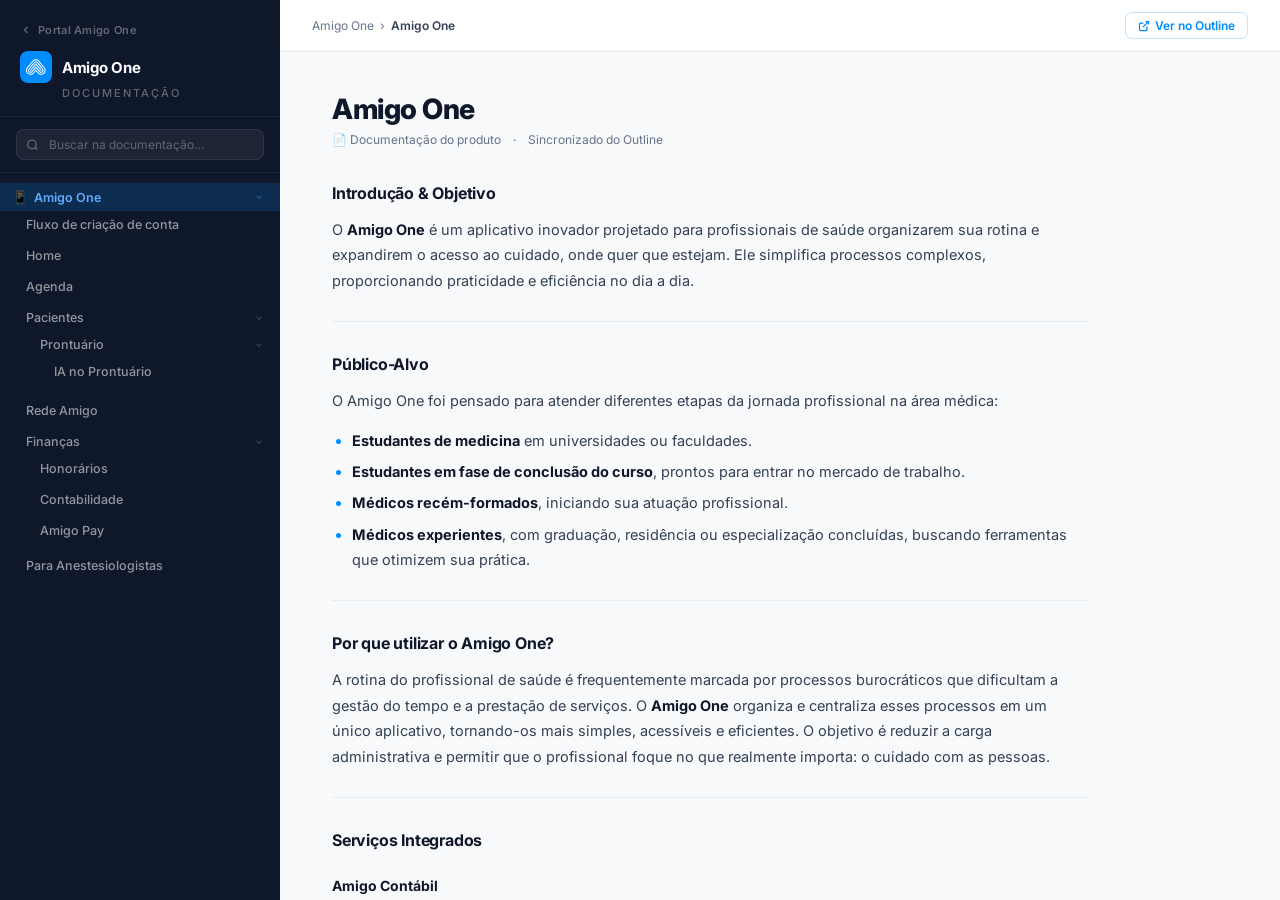
==== amigo-portal-docs.html @ 01c4a097 "Add files via upload" ====
<!DOCTYPE html>
<html lang="pt-BR">
<head>
<meta charset="UTF-8">
<meta name="viewport" content="width=device-width, initial-scale=1.0">
<title>Amigo One – Documentação</title>
<link href="https://fonts.googleapis.com/css2?family=Inter:wght@400;500;600;700;800&display=swap" rel="stylesheet">
<style>
:root {
  --brand: #008CFF; --brand-dark: #0070CC;
  --bg: #F8F9FA; --surface: #FFFFFF;
  --sidebar-bg: #0F172A; --sidebar-2: #1E293B; --sidebar-3: #334155;
  --border: #E9ECEF; --text: #0F172A; --text-2: #334155; --text-3: #64748B;
  --success: #22C55E; --radius: 12px; --radius-sm: 8px;
}
* { box-sizing: border-box; margin: 0; padding: 0; }
html, body { height: 100%; overflow: hidden; }
body { font-family: 'Inter', -apple-system, sans-serif; -webkit-font-smoothing: antialiased; background: var(--bg); color: var(--text); display: flex; }

/* ── SIDEBAR ── */
.sidebar { width: 280px; flex-shrink: 0; background: var(--sidebar-bg); display: flex; flex-direction: column; height: 100vh; z-index: 10; }
.sidebar-header { padding: 20px 20px 16px; border-bottom: 1px solid rgba(255,255,255,.06); }
.back-link { display: inline-flex; align-items: center; gap: 6px; font-size: 11px; font-weight: 600; color: rgba(255,255,255,.35); text-decoration: none; letter-spacing: .3px; margin-bottom: 14px; transition: color .15s; }
.back-link:hover { color: rgba(255,255,255,.7); }
.sidebar-logo { display: flex; align-items: center; gap: 10px; margin-bottom: 3px; }
.logo-icon { width: 32px; height: 32px; background: var(--brand); border-radius: 8px; display: flex; align-items: center; justify-content: center; flex-shrink: 0; }
.logo-name { font-size: 15px; font-weight: 700; color: #fff; letter-spacing: -.3px; }
.sidebar-subtitle { font-size: 11px; color: rgba(255,255,255,.35); font-weight: 500; letter-spacing: 2px; text-transform: uppercase; padding-left: 42px; }
.sidebar-search { padding: 12px 16px; border-bottom: 1px solid rgba(255,255,255,.06); }
.search-wrap { position: relative; }
.search-wrap svg { position: absolute; left: 10px; top: 50%; transform: translateY(-50%); color: rgba(255,255,255,.3); }
.search-input { width: 100%; background: rgba(255,255,255,.06); border: 1px solid rgba(255,255,255,.08); border-radius: 8px; padding: 7px 10px 7px 32px; font-size: 12px; color: #fff; outline: none; font-family: inherit; transition: border-color .2s; }
.search-input::placeholder { color: rgba(255,255,255,.3); }
.search-input:focus { border-color: rgba(0,140,255,.5); }
.sidebar-tree { flex: 1; overflow-y: auto; padding: 10px 0 20px; }
.sidebar-tree::-webkit-scrollbar { width: 4px; }
.sidebar-tree::-webkit-scrollbar-thumb { background: rgba(255,255,255,.1); border-radius: 4px; }
.tree-group { margin-bottom: 4px; }
.tree-item { display: flex; align-items: center; gap: 6px; padding: 6px 16px 6px 12px; font-size: 12.5px; font-weight: 500; color: rgba(255,255,255,.55); cursor: pointer; transition: background .12s, color .12s; border-radius: 0; user-select: none; }
.tree-item:hover { background: rgba(255,255,255,.05); color: rgba(255,255,255,.85); }
.tree-item.active { background: rgba(0,140,255,.18); color: #60AAFF; font-weight: 600; }
.tree-item .ti-chevron { margin-left: auto; transition: transform .2s; flex-shrink: 0; opacity: .4; }
.tree-item.open .ti-chevron { transform: rotate(90deg); }
.tree-item .ti-indent { flex-shrink: 0; }
.tree-children { overflow: hidden; max-height: 0; transition: max-height .3s ease; }
.tree-children.open { max-height: 1000px; }

/* ── MAIN ── */
.main { flex: 1; display: flex; flex-direction: column; height: 100vh; overflow: hidden; }
.topbar { height: 52px; background: var(--surface); border-bottom: 1px solid var(--border); display: flex; align-items: center; padding: 0 32px; gap: 12px; flex-shrink: 0; }
.breadcrumb { display: flex; align-items: center; gap: 6px; font-size: 12px; color: var(--text-3); }
.breadcrumb span { color: var(--text-3); }
.breadcrumb .bc-current { color: var(--text-2); font-weight: 600; }
.topbar-actions { margin-left: auto; display: flex; gap: 8px; }
.outline-link { display: inline-flex; align-items: center; gap: 5px; font-size: 12px; font-weight: 600; color: var(--brand); text-decoration: none; padding: 5px 12px; border: 1px solid rgba(0,140,255,.25); border-radius: 7px; transition: background .15s; }
.outline-link:hover { background: rgba(0,140,255,.07); }

.content-area { flex: 1; overflow-y: auto; padding: 40px 52px 60px; max-width: 860px; }
.content-area::-webkit-scrollbar { width: 6px; }
.content-area::-webkit-scrollbar-thumb { background: var(--border); border-radius: 4px; }

/* ── DOC CONTENT ── */
.doc-title { font-size: 28px; font-weight: 800; color: var(--text); letter-spacing: -.5px; margin-bottom: 6px; }
.doc-meta { font-size: 12px; color: var(--text-3); margin-bottom: 32px; display: flex; align-items: center; gap: 12px; }
.doc-meta span { display: flex; align-items: center; gap: 4px; }
.doc-body { font-size: 14.5px; line-height: 1.75; color: var(--text-2); }
.doc-body h2 { font-size: 20px; font-weight: 700; color: var(--text); letter-spacing: -.3px; margin: 36px 0 12px; padding-bottom: 8px; border-bottom: 1px solid var(--border); }
.doc-body h3 { font-size: 16px; font-weight: 700; color: var(--text); letter-spacing: -.2px; margin: 28px 0 10px; }
.doc-body h4 { font-size: 14px; font-weight: 700; color: var(--text); margin: 20px 0 8px; }
.doc-body p { margin-bottom: 14px; }
.doc-body ul, .doc-body ol { padding-left: 20px; margin-bottom: 14px; }
.doc-body li { margin-bottom: 6px; }
.doc-body li::marker { color: var(--brand); }
.doc-body hr { border: none; border-top: 1px solid var(--border); margin: 28px 0; }
.doc-body strong { font-weight: 700; color: var(--text); }
.doc-body em { font-style: italic; }
.doc-body blockquote { border-left: 3px solid var(--brand); padding: 10px 16px; background: #F0F7FF; border-radius: 0 8px 8px 0; margin: 16px 0; font-size: 13.5px; color: var(--text-2); }
.doc-body a { color: var(--brand); text-decoration: none; }
.doc-body a:hover { text-decoration: underline; }
.doc-wip { display: flex; flex-direction: column; align-items: center; justify-content: center; padding: 60px 20px; text-align: center; gap: 12px; }
.doc-wip-icon { font-size: 40px; }
.doc-wip-title { font-size: 16px; font-weight: 700; color: var(--text-2); }
.doc-wip-sub { font-size: 13px; color: var(--text-3); }

/* ── SEARCH HIGHLIGHT ── */
.hi { background: rgba(0,140,255,.15); border-radius: 2px; }
</style>
</head>
<body>

<aside class="sidebar">
  <div class="sidebar-header">
    <a class="back-link" href="amigo-portal-home.html">
      <svg width="12" height="12" viewBox="0 0 24 24" fill="none" stroke="currentColor" stroke-width="2.5"><path d="m15 18-6-6 6-6"/></svg>
      Portal Amigo One
    </a>
    <div class="sidebar-logo">
      <div class="logo-icon">
        <svg width="20" height="16" viewBox="0 0 51 40" fill="none" xmlns="http://www.w3.org/2000/svg">
          <path d="M26.0222 11.3661C25.9017 11.2228 25.7514 11.1076 25.5816 11.0286C25.4119 10.9496 25.227 10.9086 25.0398 10.9086C24.8526 10.9086 24.6676 10.9496 24.4979 11.0286C24.3282 11.1076 24.1778 11.2228 24.0574 11.3661L10.6332 27.5009C10.4135 27.7651 10.3068 28.1052 10.3363 28.4476C10.3659 28.7899 10.5292 29.1068 10.791 29.3295C10.9196 29.4386 11.0686 29.5211 11.2294 29.5722C11.3901 29.6234 11.5594 29.6421 11.7274 29.6275C11.8954 29.6128 12.0589 29.565 12.2084 29.4867C12.3578 29.4085 12.4902 29.3015 12.598 29.1717L25.0398 14.2202L37.4815 29.1717C37.6015 29.3157 37.7518 29.4314 37.9216 29.5107C38.0914 29.59 38.2765 29.631 38.4639 29.6307C38.7148 29.6347 38.9615 29.5654 39.1736 29.4314C39.3858 29.2974 39.5543 29.1045 39.6586 28.8763C39.7628 28.648 39.7982 28.3943 39.7606 28.1462C39.7229 27.8981 39.6137 27.6664 39.4463 27.4794L26.0222 11.3661ZM29.3639 7.21408C28.839 6.58149 28.1816 6.07185 27.4382 5.72118C26.6947 5.37052 25.8833 5.18737 25.0613 5.18467C24.2385 5.18726 23.4265 5.3711 22.6829 5.72309C21.9392 6.07508 21.2822 6.58658 20.7587 7.22124L6.88275 23.8652C5.77833 25.0738 5.16684 26.6525 5.16887 28.2897C5.17285 29.6406 5.60063 30.9562 6.39193 32.0511C7.18323 33.146 8.29816 33.965 9.57959 34.3927C10.861 34.8203 12.2444 34.8351 13.5346 34.4349C14.8249 34.0348 15.9571 33.2398 16.7716 32.162L25.0254 22.2517L33.2004 32.0688C33.9989 33.1762 35.1281 34.0018 36.4254 34.427C37.7228 34.8521 39.1216 34.8549 40.4207 34.4349C41.7197 34.0149 42.8522 33.1938 43.6551 32.0896C44.458 30.9854 44.8901 29.655 44.8892 28.2897C44.8928 26.8716 44.4319 25.4913 43.5769 24.36C43.5338 24.2668 29.3639 7.21408 29.3639 7.21408ZM41.1889 31.0577C40.8309 31.4192 40.4048 31.706 39.9352 31.9018C39.4656 32.0976 38.9619 32.1985 38.4532 32.1985C37.9444 32.1985 37.4407 32.0976 36.9712 31.9018C36.5016 31.706 36.0755 31.4192 35.7174 31.0577L25.0398 18.2072C25.0398 18.2072 14.4123 30.9932 14.3478 31.0577C13.9903 31.4189 13.5649 31.7057 13.0959 31.9014C12.6269 32.0971 12.1238 32.1978 11.6156 32.1978C11.1074 32.1978 10.6043 32.0971 10.1354 31.9014C9.66639 31.7057 9.24088 31.4189 8.88345 31.0577C8.22862 30.3923 7.83108 29.5162 7.76149 28.5852C7.6919 27.6543 7.95479 26.7288 8.50341 25.9735V25.9304L22.659 8.8921C22.9479 8.5331 23.3161 8.24591 23.7347 8.05308C24.1361 7.87304 24.5712 7.78017 25.0111 7.78058C25.4618 7.77736 25.9075 7.87484 26.3156 8.0659C26.7238 8.25696 27.0842 8.53678 27.3704 8.88492L41.2248 25.6006C41.923 26.3414 42.3064 27.3243 42.2943 28.3422C42.2823 29.3601 41.8757 30.3336 41.1602 31.0577H41.1889ZM48.1233 21.886C48.0803 21.7784 33.2506 3.87238 33.2506 3.87238C32.2258 2.63192 30.9339 1.63909 29.4715 0.968107C28.075 0.33332 26.5594 0.00329513 25.0254 1.43252e-05C24.2635 -0.00124499 23.5037 0.0805281 22.7594 0.243848C22.0199 0.409348 21.299 0.649618 20.6081 0.96095C19.1464 1.63633 17.8549 2.63127 16.829 3.87238L3.29724 20.1147C1.70476 21.7619 0.629465 23.8394 0.204037 26.0907C-0.221391 28.3419 0.0216566 30.6685 0.903238 32.7833C1.78482 34.898 3.26632 36.7083 5.16488 37.9907C7.06345 39.2732 9.29599 39.9717 11.5869 40C13.1053 40.0035 14.6095 39.7076 16.0135 39.1293C17.4175 38.551 18.6936 37.7015 19.7691 36.6296C19.9196 36.5005 25.0111 30.3191 25.0111 30.3191C25.0111 30.3191 30.2173 36.5794 30.2962 36.6368C31.3645 37.7058 32.6334 38.5532 34.0302 39.1304C35.4269 39.7075 36.924 40.003 38.4353 40C39.9646 39.9915 41.4773 39.6819 42.887 39.0888C44.2967 38.4958 45.5758 37.6308 46.6512 36.5434C47.7266 35.456 48.5773 34.1674 49.1547 32.7513C49.7321 31.3351 50.025 29.8191 50.0165 28.2897C50.0519 26.0133 49.3942 23.7798 48.1305 21.886H48.1233ZM46.7393 31.8393C46.5164 32.3808 46.2376 32.8976 45.9074 33.3811C45.2663 34.3569 44.4375 35.1954 43.4693 35.848C42.9899 36.1786 42.4781 36.4597 41.9419 36.687C40.8321 37.1602 39.6381 37.4041 38.4317 37.4041C37.2252 37.4041 36.0312 37.1602 34.9214 36.687C34.3852 36.4597 33.8734 36.1786 33.394 35.848C32.9123 35.5214 32.4632 35.1492 32.053 34.7365L30.3392 32.6855L25.0183 26.2746L18.0265 34.6719L17.9692 34.7365C17.5615 35.1491 17.1147 35.5214 16.6353 35.848C16.1544 36.1803 15.6401 36.4615 15.1008 36.687C13.9922 37.16 12.7994 37.4038 11.5941 37.4038C10.3889 37.4038 9.19604 37.16 8.08748 36.687C7.54811 36.4615 7.03378 36.1803 6.55287 35.848C6.07483 35.5195 5.62832 35.1474 5.21907 34.7365C4.80838 34.3211 4.43858 33.8672 4.11475 33.3811C3.78998 32.8943 3.51146 32.3781 3.28288 31.8393C2.34852 29.5676 2.34852 27.019 3.28288 24.7472C3.51143 24.2062 3.78994 23.6876 4.11475 23.1983L4.27249 22.9688L4.37289 22.8613L18.758 5.54322C19.534 4.59696 20.5148 3.83929 21.6264 3.32738C22.6907 2.85023 23.8447 2.60575 25.0111 2.61028C26.2073 2.60995 27.3888 2.87398 28.471 3.38349C29.5533 3.893 30.5095 4.63539 31.2714 5.55756L40.5937 16.8089L44.8103 21.886L45.7784 23.0548L45.8788 23.2055C46.209 23.6915 46.4878 24.2106 46.7106 24.7544C47.179 25.8779 47.4203 27.0832 47.4203 28.3004C47.4203 29.5177 47.179 30.723 46.7106 31.8465" fill="white"/>
        </svg>
      </div>
      <span class="logo-name">Amigo One</span>
    </div>
    <div class="sidebar-subtitle">Documentação</div>
  </div>
  <div class="sidebar-search">
    <div class="search-wrap">
      <svg width="13" height="13" viewBox="0 0 24 24" fill="none" stroke="currentColor" stroke-width="2.5"><circle cx="11" cy="11" r="8"/><path d="m21 21-4.35-4.35"/></svg>
      <input class="search-input" type="text" placeholder="Buscar na documentação…" id="searchInput" oninput="filterDocs(this.value)">
    </div>
  </div>
  <nav class="sidebar-tree" id="sidebarTree"></nav>
</aside>

<div class="main">
  <div class="topbar">
    <div class="breadcrumb" id="breadcrumb">
      <span>Amigo One</span>
      <span>›</span>
      <span class="bc-current">Documentação</span>
    </div>
    <div class="topbar-actions">
      <a class="outline-link" id="outlineLink" href="https://outline.amigo.zone" target="_blank">
        <svg width="12" height="12" viewBox="0 0 24 24" fill="none" stroke="currentColor" stroke-width="2.5"><path d="M18 13v6a2 2 0 0 1-2 2H5a2 2 0 0 1-2-2V8a2 2 0 0 1 2-2h6"/><polyline points="15 3 21 3 21 9"/><line x1="10" y1="14" x2="21" y2="3"/></svg>
        Ver no Outline
      </a>
    </div>
  </div>
  <div class="content-area" id="contentArea"></div>
</div>

<script>
// ── DOCUMENT DATA ──────────────────────────────────────────────
const DOCS = {
  'amigo-one': {
    title: 'Amigo One',
    url: 'https://outline.amigo.zone/doc/amigo-one-YXdhgNczJW',
    breadcrumb: ['Amigo One'],
    content: `### Introdução & Objetivo

O **Amigo One** é um aplicativo inovador projetado para profissionais de saúde organizarem sua rotina e expandirem o acesso ao cuidado, onde quer que estejam. Ele simplifica processos complexos, proporcionando praticidade e eficiência no dia a dia.

---

### Público-Alvo

O Amigo One foi pensado para atender diferentes etapas da jornada profissional na área médica:

* **Estudantes de medicina** em universidades ou faculdades.
* **Estudantes em fase de conclusão do curso**, prontos para entrar no mercado de trabalho.
* **Médicos recém-formados**, iniciando sua atuação profissional.
* **Médicos experientes**, com graduação, residência ou especialização concluídas, buscando ferramentas que otimizem sua prática.

---

### Por que utilizar o Amigo One?

A rotina do profissional de saúde é frequentemente marcada por processos burocráticos que dificultam a gestão do tempo e a prestação de serviços. O **Amigo One** organiza e centraliza esses processos em um único aplicativo, tornando-os mais simples, acessíveis e eficientes. O objetivo é reduzir a carga administrativa e permitir que o profissional foque no que realmente importa: o cuidado com as pessoas.

---

### Serviços Integrados

#### Amigo Contábil

Um serviço integrado ao Amigo One que simplifica a gestão contábil do profissional de saúde:

* **Abertura de empresa gratuita**.
* **Emissão ilimitada de notas fiscais**.
* **Pagamentos simplificados das obrigações fiscais**: toda a contabilidade do cliente é gerenciada pela equipe especializada do Amigo Contábil.

#### Amigo Pay

O **Amigo Pay** é parte essencial da plataforma **Amigo One**, oferecendo uma solução de gestão financeira adaptada às necessidades dos profissionais de saúde:

* **Gerenciamento de Recebíveis**: Acompanhe todos os recebimentos de forma clara e organizada.
* **Transferências via PIX e TED**: Realize transferências instantâneas e seguras.
* **Emissão de Boletos**: Gera boletos de forma prática e eficiente.
* **Geração de Extratos Completos**: Acesso a extratos financeiros detalhados.`
  },

  'criacao-conta': {
    title: 'Fluxo de criação de conta',
    url: 'https://outline.amigo.zone/doc/fluxo-de-criacao-de-conta-SOVSaCqmSu',
    breadcrumb: ['Amigo One', 'Documentação'],
    content: `O fluxo de criação de conta no **Amigo One** é composto por cinco etapas principais:

---

### 1. Cadastro dos Dados de Acesso

Nesta etapa, o usuário deve fornecer:

* **E-mail de acesso**: Caso o e-mail informado já esteja cadastrado na base, o sistema exibirá uma mensagem informando que o e-mail está em uso.
* **Senha de acesso**.

---

### 2. Validação por E-mail

Após preencher as informações, será necessário verificar o e-mail informado. O usuário receberá um **código de verificação de 4 dígitos**. Caso não receba o código, o Amigo One disponibiliza a opção de reenviar por meio do botão **"Reenviar código"**.

---

### 3. Cadastro e Validação do Celular

O usuário deve informar um número de celular válido. Um **código de 4 dígitos** será enviado via SMS para o celular informado.

---

### 4. Cadastro de Dados Pessoais

* **Nome completo**
* **CPF**: Após a criação da conta, o CPF não poderá ser alterado.
* **Data de nascimento**

Se o usuário for um profissional da área da saúde, serão necessárias também as informações do conselho profissional:

* **Nome do conselho**
* **Número do conselho**
* **Estado do conselho**

> *Caso o usuário seja estudante, não será necessário preencher os dados relacionados ao conselho.*

---

### 5. Validação Facial

A validação facial é realizada por meio do sistema de segurança da **UnicoID**. Caso ocorram problemas durante esse processo, o usuário deverá entrar em contato com o suporte para entender o motivo e solicitar a liberação do dispositivo.`
  },

  'home': {
    title: 'Home',
    url: 'https://outline.amigo.zone/doc/home-mOuEalINEm',
    breadcrumb: ['Amigo One', 'Documentação'],
    content: `A *home* do Amigo One é dividida por seções, ordenadas da seguinte forma:

1. Meus atalhos
2. Chat Amigo Intelligence
3. Próximo evento da agenda
4. Publicações
5. Assistente de pagamentos
6. Central de ajuda

---

## Seção "Meus Atalhos"

A seção "Meus atalhos" permite que os usuários personalizem seus atalhos para acessar recursos de forma rápida e eficiente.

### Atalhos Padrão

Ao abrir o Amigo One pela primeira vez, os seguintes atalhos estarão disponíveis em ordem: **Pacientes, Evento, AmigoSign, Emitir NFS-e e Suporte**.

### Como Personalizar?

#### Adicionar Atalhos

1. Clique no botão **"Adicionar"** para abrir a tela de seleção de atalhos.
2. Escolha os atalhos desejados em diferentes categorias:
   * **Geral**: Pacientes, Evento, AmigoSign e Suporte.
   * **Evento**: Consulta, Teleconsulta, Cirurgia, Plantão e Bloqueio de agenda.
   * **Contabilidade**: Notas emitidas, Impostos e taxas e Emitir NFS-e.
   * **Pagamentos**: Pix, Pagar, Receber, Transferir e Extrato.
3. Os atalhos selecionados serão destacados em azul.

#### Regras de Funcionamento

* Os atalhos do Amigo Pay apenas aparecem caso o usuário tenha a conta Amigo Pay ativa.
* Se um serviço associado a um atalho for desativado/cancelado, o atalho será mantido, mas redirecionará para a tela de assinatura correspondente.

---

## Seção "Chat Amigo Intelligence"

O **Chat Amigo Intelligence** foi desenvolvido exclusivamente para **profissionais e estudantes da área da saúde**, com o objetivo de oferecer suporte prático no dia a dia.

### Funcionalidades

* **Envio de Arquivos**: Até 5 arquivos nos formatos PDF, JPEG ou PNG.
* **Envio de Áudio e Transcrição**: Transcrição automática de até 60 segundos.
* **Prompts Pré-Definidos**: Prompts que ajudam a direcionar a interação com a IA.

### Regras de Assinatura

* **Assinatura Free**: Até **5 mensagens por dia**, independentemente do número de conversas.
* **Assinatura Premium IA**: **Mensagens ilimitadas**.

---

## Seção "Próximo Evento da Agenda"

Exibe o próximo evento agendado com dia, mês, ano, nome do paciente e valor do atendimento com status (Recebido ou Pendente).

### Regras

* Apenas eventos do dia atual em diante são exibidos.
* Eventos com status "Faltou", "Cancelado" e "Finalizado" não são considerados.
* O evento muda automaticamente conforme o horário avança.

---

## Seção "Publicações"

Exibe as últimas postagens em um formato de carrossel com as **5 últimas publicações** feitas na Rede Amigo. A sexta opção redireciona para o feed completo.

---

## Seção "Assistente de Pagamentos"

Disponível para usuários com a conta Amigo Pay ativa. Exibe o número total de obrigações pendentes e o valor somado, mitigando riscos de atrasos e juros.

---

## Seção "Descubra"

Apresenta banners promocionais com CTAs para **Amigo Premium IA** e **Amigo Contábil**. Os banners só aparecem para serviços que o usuário ainda não possui.`
  },

  'agenda': {
    title: 'Agenda',
    url: 'https://outline.amigo.zone/doc/agenda-TM99oOYJzt',
    breadcrumb: ['Amigo One', 'Documentação'],
    content: `No módulo de agenda do **Amigo One**, os usuários podem realizar agendamentos para os seguintes tipos de eventos:

* **Consulta**
* **Teleconsulta**
* **Cirurgia**
* **Plantão**
* **Bloqueio de Agenda**

---

### Configuração da Agenda

Com o objetivo de oferecer **flexibilidade na navegação e planejamento**, o usuário pode escolher a visualização mais adequada:

* **Lista**: Leitura rápida e linear.
* **Linha do tempo**: Gestão precisa de horários.

---

### Envio de SMS de Agendamento

* Sempre que um profissional de saúde criar um agendamento, o paciente receberá um **SMS de confirmação** automaticamente.
* **Condição especial**: Se houver agendamentos pendentes (não finalizados) para o mesmo paciente, ao criar um novo agendamento o SMS **não será enviado**. Para que o SMS seja enviado, o profissional precisa finalizar todos os agendamentos relacionados ao paciente antes de criar um novo.`
  },

  'pacientes': {
    title: 'Pacientes',
    url: 'https://outline.amigo.zone/doc/pacientes-KMs8VhKWuH',
    breadcrumb: ['Amigo One', 'Documentação'],
    content: `### Cadastro de Pacientes no Amigo One

Para realizar o cadastro de um paciente, é necessário preencher os seguintes dados:

* **Nome completo**: Obrigatório.
* **E-mail**: Opcional, mas necessário para compartilhamento de prontuários.
* **CPF**: Obrigatório para pacientes brasileiros.
* **Registro Nacional Migratório (RNM)** ou **Passaporte**: Para pacientes estrangeiros que desejam acessar prontuários compartilhados.

---

### Dados Complementares

Após o cadastro inicial, o profissional pode completar o perfil com informações adicionais:

#### Informações de Saúde

* Alergias, Peso, Altura, Tipo sanguíneo.

#### Dados de Cadastro

* Nome social, RG, Endereço (CEP, Rua, Número, Complemento, Bairro, Cidade, Estado), Data de nascimento, Convênio (apenas para pacientes compartilhados).

---

### Edição de Pacientes

#### Regras de Edição

* O **CPF** do paciente só poderá ser editado se o profissional tiver uma assinatura premium **ativa**.
* Somente pacientes cadastrados diretamente no **Amigo One** (base pessoal) poderão ser editados pelo profissional de saúde.

#### Pacientes Compartilhados

* Pacientes compartilhados pelo **Amigo Clinic** terão seus dados editáveis apenas pelo sistema Amigo Clinic.`
  },

  'prontuario': {
    title: 'Prontuário',
    url: 'https://outline.amigo.zone/doc/prontuario-1bXjZT3dGp',
    breadcrumb: ['Amigo One', 'Documentação', 'Pacientes'],
    content: `### Prontuário do Paciente

É possível adicionar no prontuário do paciente os seguintes registros:

* Anamnese
* Anotação
* Evolução
* Imagem
* Teleconsulta
* Receita digital
* Solicitação de exame
* Atestado e outros documentos

---

### Regras Gerais do Prontuário

* Após realizada a **assinatura digital**, o registro **não pode ser editado ou excluído**.
* Para realizar alterações, será necessário **revalidar** o registro — um novo registro será criado contendo as informações do anterior.
* Não é permitido assinar digitalmente uma **Anamnese**.

#### Registros Não Assinados Digitalmente

O usuário pode editar ou remover o registro até **23:59 do dia da criação**.

#### Registros Assinados Digitalmente

Não podem ser editados ou removidos — apenas **revalidados**.

---

### Regras de Compartilhamento

* Com **Assinatura Digital ativa**, registros como Receitas Digitais, Solicitações de Exames e Atestados serão assinados automaticamente e o link enviado via SMS.
* Limite de **5 compartilhamentos por minuto por usuário**. Na 6ª tentativa em 1 minuto, o sistema notifica o usuário e solicita aguardar 60 segundos.
* Para acessar o prontuário compartilhado, o paciente deve informar:
  * Os **5 primeiros números do CPF** (brasileiros).
  * O número completo do **Passaporte** ou **RNM** (estrangeiros).

---

### Ações para Registros Não Assinados

* Gerar PDF, Fixar, Enviar via WhatsApp, Enviar via SMS, Enviar via E-mail, Editar, Revalidar, Remover registro.

### Ações para Registros Assinados Digitalmente

* Gerar PDF, Fixar, Enviar via WhatsApp, Enviar via SMS, Enviar via E-mail, Revalidar.

---

### Configuração do Rodapé dos PDFs

Nos documentos gerados pelo prontuário, é possível exibir informações no rodapé:

* Nome da clínica, Endereço, Telefone para contato, E-mail.

Configuráveis em: **Minha conta → Dados da clínica Amigo One**.`
  },

  'ia-prontuario': {
    title: 'IA no Prontuário',
    url: 'https://outline.amigo.zone/doc/ia-no-prontuario-9BODvYjfBQ',
    breadcrumb: ['Amigo One', 'Documentação', 'Pacientes', 'Prontuário'],
    content: `Com o objetivo de integrar o **Amigo Intelligence** ao **Amigo One**, foi desenvolvida uma abordagem que permite aos profissionais de saúde utilizarem a inteligência artificial diretamente no prontuário dos pacientes.

---

### Resumo do Prontuário

* Gera um resumo completo do prontuário de um paciente, com base na maioria dos registros existentes.
* **Limitação**: A IA não considera arquivos PDF nem imagens presentes no prontuário.
* O resumo gerado pode ser salvo diretamente no prontuário via botão **"Registrar no prontuário"**.

---

### Análise e Comparação de Imagens

* Realiza análises e comparações de imagens, usando arquivos já presentes no prontuário ou novas imagens.
* O usuário deve fornecer um breve contexto sobre o que deseja analisar.
* **Limite**: até **5 imagens por análise**.

---

### Geração de Laudos, Atestados e Declarações

* O **Amigo Intelligence** permite criar laudos, atestados e declarações de forma ágil.
* O texto gerado pela IA pode ser **editado antes** de ser registrado no prontuário.

---

### Análise de Exames Laboratoriais *(Em breve)*

* Analisa arquivos de exames laboratoriais, retornando uma tabela com as taxas presentes.
* **Cores**: Verde = normal, Amarelo = alterado (acima ou abaixo do normal).
* Filtragem para exibir apenas as taxas alteradas.

---

### Justificativa de Solicitação

Com poucos passos, o usuário elabora justificativas médicas para convênios. Baseada nas opções: Exame, Procedimento, Cirurgia, Uso de medicamento, OPME e Acréscimo de procedimento.

---

### Regras de Uso

* **Usuários Free**: Prompts ilimitados, mas apenas em **um paciente por dia**.
* **Usuários Premium IA**: Acesso ilimitado, sem restrições de pacientes ou prompts.`
  },

  'rede-amigo': {
    title: 'Rede Amigo',
    url: 'https://outline.amigo.zone/doc/rede-amigo-u2NHGlbHqm',
    breadcrumb: ['Amigo One', 'Documentação'],
    content: `### Objetivo

Consolidar a Rede Amigo como a principal plataforma de networking para profissionais de saúde, oferecendo uma experiência simples e intuitiva para criar e gerenciar perfis, ampliar conexões e divulgar produções científicas.

---

### Onboarding do Usuário

Para todo novo usuário, no primeiro acesso foi desenvolvido um onboarding personalizado, composto por duas etapas:

1. **Escolha das especialidades e áreas de interesse**
2. **Conexão com outros usuários**

#### Especialidades/Áreas de Interesse

O profissional ou estudante **deve** escolher **5 ou mais áreas de interesse** para avançar. Entre elas: Clínico Geral, Cirurgia, Psicologia, Pediatria, Psiquiatria, Neurologia, Dermatologia, Ginecologia e Obstetrícia, Ortopedia, Fisioterapia, Odontologia, Fonoaudiologia, Nutrição, Estética, Terapia, Infectologia, Cardiologia, Endocrinologia, Otorrinolaringologia, Reumatologia e Anestesiologia.

#### Médicos

O profissional ou estudante **deve** seguir **5 ou mais usuários** para concluir o onboarding.`
  },

  'financas': {
    title: 'Finanças',
    url: 'https://outline.amigo.zone/doc/financas-qtDqHjeIUY',
    breadcrumb: ['Amigo One', 'Documentação'],
    content: `### Módulo "Finanças"

O módulo **"Finanças"** foi projetado para centralizar e facilitar o gerenciamento de todas as funcionalidades financeiras do profissional de saúde em um único lugar.

No módulo, o usuário encontrará os seguintes recursos:

* **Honorários**: Possibilita a visualização e acompanhamento da movimentação financeira relacionada aos agendamentos realizados, garantindo um controle eficiente dos rendimentos.

* **Contabilidade**: Permite o acesso às funcionalidades do **Amigo Contábil**, simplificando a gestão contábil e fiscal.

* **Amigo Pay**: Explore as ferramentas exclusivas disponíveis ao abrir uma conta Amigo Pay, incluindo gerenciamento de recebimentos, transferências e outros recursos financeiros.`
  },

  'honorarios': {
    title: 'Honorários',
    url: 'https://outline.amigo.zone/doc/honorarios-skDgSCtz8r',
    breadcrumb: ['Amigo One', 'Documentação', 'Finanças'],
    content: `### Dashboard de Honorários

O dashboard de honorários oferece uma visão clara e organizada das movimentações financeiras do profissional de saúde, permitindo o acompanhamento por mês.

#### Informações Disponíveis

* **Total da Produção Mensal**: Valor total gerado pelos agendamentos em cada mês.
* **Total Recebido**: Montante já recebido no período.
* **Total a Receber**: Quantia pendente de recebimento.

---

### Produção por Local de Atendimento

Os agendamentos cadastrados são apresentados em uma listagem organizada por local de atendimento. Para cada local, o usuário pode visualizar:

* O valor total da produção.
* O total recebido.
* O total a receber.

#### Detalhamento por Local de Atendimento

Ao acessar o detalhamento de um local específico, o profissional terá acesso a todos os lançamentos registrados, com a possibilidade de:

* **Marcar como Recebido**: Atualize o status do pagamento diretamente no Amigo One.
* **Emitir Nota Fiscal**: Gere notas fiscais referentes aos lançamentos (exclusivo para clientes com assinatura do **Amigo Contábil**).`
  },

  'contabilidade': {
    title: 'Contabilidade',
    url: 'https://outline.amigo.zone/doc/contabilidade-h1q6cKFFwh',
    breadcrumb: ['Amigo One', 'Documentação', 'Finanças'],
    content: `### Área de Contabilidade no Amigo One

A área de contabilidade está organizada em diferentes seções:

* **Notas Fiscais**
* **Obrigações a Pagar**
* **Mais Serviços**
* **Minha Empresa**

---

### Seção: Notas Fiscais

A seção **"Notas Fiscais"** oferece acesso rápido às informações sobre o valor total das notas fiscais geradas no mês.

#### Principais Funcionalidades

1. **Notas Emitidas**
   * Listagem completa das notas fiscais geradas, organizadas por mês.
   * Filtrar por status: **Emitida, Processando, Cancelada e Rejeitada**.
   * Cada nota apresenta: Nome do Tomador, CNPJ/CPF, Valor e Status.

2. **Emitir Nota Fiscal**
   * A emissão pode ser feita por **local de atendimento** ou diretamente para **pacientes**.`
  },

  'amigo-pay': {
    title: 'Amigo Pay',
    url: 'https://outline.amigo.zone/doc/amigo-pay-nETZy9Hbur',
    breadcrumb: ['Amigo One', 'Documentação', 'Finanças'],
    content: null
  },

  'anestesiologistas': {
    title: 'Para Anestesiologistas',
    url: 'https://outline.amigo.zone/doc/amigo-one-para-anestesiologistas-ianesthes-ALnQU9kX2Q',
    breadcrumb: ['Amigo One', 'Documentação'],
    content: `### Motivação e Objetivo

Simplificar ao máximo o fluxo de trabalho do anestesiologista, desde o agendamento da consulta pré-anestésica até a geração dos documentos necessários para envio à cooperativa.

---

### Para Quem é?

Profissionais de saúde com **RQE** (Registro de Qualificação de Especialidade) validado pelo **CFM** em **Anestesiologia**.

---

### Funcionalidades Gerais

* **Link de Agendamento e QR Code**: O anestesiologista compartilha um link ou QR Code para que o paciente agende sua consulta de forma autônoma.
* **Fluxo de Coleta de Dados do Paciente**: Processo otimizado para reunir informações essenciais antes da consulta.
* **Visualização do Questionário Respondido**: Acesso rápido e organizado às respostas do paciente.
* **Preenchimento da Ficha Pré-Anestésica com Teleconsulta**: Integração direta durante a teleconsulta.
* **Geração Automática de Documentos**: Ao final da teleconsulta, são gerados automaticamente:
  * Termo Anestésico
  * Termo de Consulta
  * Guia do Convênio
  * Ficha Pré-Anestésica

---

### Agendamento Online

Para ativar o agendamento online, o profissional configura:

1. Domínio da página de agendamento
2. Resumo ou descrição da página
3. Tempo de duração do atendimento
4. Horários disponíveis
5. Convênios aceitos

O link pode ser compartilhado via **QR Code** ou **link direto**.

---

### Consulta Pré-Anestésica (CPA)

**Pelo profissional de saúde**: Ao criar um agendamento, selecione o tipo "Atendimento pré-anestésico". Um SMS será enviado ao paciente com link para preencher o questionário.

**Pelo paciente (via agendamento online)**: O paciente agenda diretamente; a consulta é inserida automaticamente na agenda do médico.

---

### Ficha Pré-Anestésica

A ficha é composta pelas seções: **Identificação, Antecedentes, Avaliação Clínica, Exame Físico, Tabela de Parâmetros e Exames Complementares**.

O status do questionário do paciente é exibido com cores:
* **Amarelo**: questionário não respondido.
* **Verde**: questionário respondido.

> *Se o paciente responder o questionário antes da consulta, algumas informações da ficha serão automaticamente preenchidas.*

---

### Geração Automática de Documentos

Após o preenchimento completo da ficha pré-anestésica, **quatro documentos** são gerados automaticamente no prontuário: Termo Anestésico, Termo de Consulta, Guia de Convênio e Ficha Pré-Anestésica.

---

### Envio em Lote de Fichas e Guias

Permite selecionar e exportar diversas fichas e guias ao mesmo tempo. O download gera um **arquivo .ZIP** com a estrutura:

* Pasta com o nome do paciente
  * Ficha pré-anestésica (PDF)
  * Termo de consulta (PDF)
  * Termo de anestesia (PDF)
  * Guia do convênio (PDF)
  * Carteirinha do paciente (PNG, se anexada)`
  }
};

// ── NAV TREE ──────────────────────────────────────────────────
const NAV = [
  { id: 'amigo-one', label: 'Amigo One', icon: '📱', children: [
    { id: 'criacao-conta', label: 'Fluxo de criação de conta' },
    { id: 'home', label: 'Home' },
    { id: 'agenda', label: 'Agenda' },
    { id: 'pacientes', label: 'Pacientes', children: [
      { id: 'prontuario', label: 'Prontuário', children: [
        { id: 'ia-prontuario', label: 'IA no Prontuário' }
      ]}
    ]},
    { id: 'rede-amigo', label: 'Rede Amigo' },
    { id: 'financas', label: 'Finanças', children: [
      { id: 'honorarios', label: 'Honorários' },
      { id: 'contabilidade', label: 'Contabilidade' },
      { id: 'amigo-pay', label: 'Amigo Pay' }
    ]},
    { id: 'anestesiologistas', label: 'Para Anestesiologistas' }
  ]}
];

let currentId = null;
const openGroups = new Set(['amigo-one', 'pacientes', 'prontuario', 'financas']);

// ── MARKDOWN RENDERER ─────────────────────────────────────────
function fmt(text) {
  return text
    .replace(/\*\*(.+?)\*\*/g, '<strong>$1</strong>')
    .replace(/\*(.+?)\*/g, '<em>$1</em>')
    .replace(/\[(.+?)\]\((.+?)\)/g, '<a href="$2" target="_blank" class="doc-link">$1</a>');
}

function mdToHtml(text) {
  if (!text) return '';
  const lines = text.split('\n');
  let html = '';
  let listType = null;

  const closeList = () => {
    if (listType) { html += `</${listType}>`; listType = null; }
  };

  for (let i = 0; i < lines.length; i++) {
    const line = lines[i];
    const trimmed = line.trim();

    if (/^---+$/.test(trimmed)) { closeList(); html += '<hr>'; continue; }
    if (trimmed.startsWith('#### ')) { closeList(); html += `<h4>${fmt(trimmed.slice(5))}</h4>`; continue; }
    if (trimmed.startsWith('### ')) { closeList(); html += `<h3>${fmt(trimmed.slice(4))}</h3>`; continue; }
    if (trimmed.startsWith('## ')) { closeList(); html += `<h2>${fmt(trimmed.slice(3))}</h2>`; continue; }
    if (trimmed.startsWith('> ')) { closeList(); html += `<blockquote>${fmt(trimmed.slice(2))}</blockquote>`; continue; }

    // Numbered list
    if (/^\d+\.\s/.test(trimmed)) {
      if (listType !== 'ol') { closeList(); html += '<ol>'; listType = 'ol'; }
      html += `<li>${fmt(trimmed.replace(/^\d+\.\s/, ''))}</li>`; continue;
    }

    // Bullet list (handle indented)
    if (/^\s*\*\s/.test(line) && !trimmed.startsWith('**')) {
      const content = trimmed.slice(2);
      const isIndented = line.startsWith('  ');
      if (isIndented && listType === 'ul') {
        html += `<li style="margin-left:16px">${fmt(content)}</li>`;
      } else {
        if (listType !== 'ul') { closeList(); html += '<ul>'; listType = 'ul'; }
        html += `<li>${fmt(content)}</li>`;
      }
      continue;
    }

    if (trimmed === '' || trimmed === '\\') { closeList(); continue; }

    closeList();
    html += `<p>${fmt(trimmed)}</p>`;
  }

  closeList();
  return html;
}

// ── RENDER NAV ────────────────────────────────────────────────
function renderNav(nodes, depth = 0) {
  let html = '';
  for (const node of nodes) {
    const hasChildren = node.children && node.children.length > 0;
    const isOpen = openGroups.has(node.id);
    const isActive = node.id === currentId;
    const indent = depth * 14;

    html += `<div class="tree-group" id="tg-${node.id}">
      <div class="tree-item${isActive ? ' active' : ''}${hasChildren && isOpen ? ' open' : ''}"
           onclick="handleTreeClick('${node.id}', ${hasChildren})"
           style="padding-left:${12 + indent}px">
        ${depth === 0 && node.icon ? `<span style="font-size:13px">${node.icon}</span>` : ''}
        <span>${node.label}</span>
        ${hasChildren ? `<svg class="ti-chevron" width="10" height="10" viewBox="0 0 24 24" fill="none" stroke="currentColor" stroke-width="2.5"><path d="m9 18 6-6-6-6"/></svg>` : ''}
      </div>`;

    if (hasChildren) {
      html += `<div class="tree-children${isOpen ? ' open' : ''}" id="tc-${node.id}">`;
      html += renderNav(node.children, depth + 1);
      html += `</div>`;
    }
    html += `</div>`;
  }
  return html;
}

function handleTreeClick(id, hasChildren) {
  if (hasChildren) {
    if (openGroups.has(id)) openGroups.delete(id);
    else openGroups.add(id);
    // toggle children
    const tc = document.getElementById(`tc-${id}`);
    const ti = document.querySelector(`#tg-${id} > .tree-item`);
    if (tc) tc.classList.toggle('open', openGroups.has(id));
    if (ti) ti.classList.toggle('open', openGroups.has(id));
  }
  if (DOCS[id]) selectDoc(id);
}

// ── SELECT DOC ────────────────────────────────────────────────
function selectDoc(id) {
  currentId = id;
  const doc = DOCS[id];
  if (!doc) return;

  // Update active state
  document.querySelectorAll('.tree-item').forEach(el => el.classList.remove('active'));
  const activeItem = document.querySelector(`#tg-${id} > .tree-item`);
  if (activeItem) activeItem.classList.add('active');

  // Breadcrumb
  const bc = document.getElementById('breadcrumb');
  const parts = [...doc.breadcrumb, doc.title];
  bc.innerHTML = parts.map((p, i) => i < parts.length - 1
    ? `<span>${p}</span><span>›</span>`
    : `<span class="bc-current">${p}</span>`
  ).join('');

  // Outline link
  document.getElementById('outlineLink').href = doc.url;

  // Content
  const area = document.getElementById('contentArea');
  const updatedDate = new Date().toLocaleDateString('pt-BR', { day: '2-digit', month: 'long', year: 'numeric' });

  let body;
  if (!doc.content) {
    body = `<div class="doc-wip">
      <div class="doc-wip-icon">🚧</div>
      <div class="doc-wip-title">Página em construção</div>
      <div class="doc-wip-sub">Este conteúdo ainda está sendo elaborado. <a href="${doc.url}" target="_blank" style="color:var(--brand)">Ver no Outline →</a></div>
    </div>`;
  } else {
    body = `<div class="doc-body">${mdToHtml(doc.content)}</div>`;
  }

  area.innerHTML = `
    <h1 class="doc-title">${doc.title}</h1>
    <div class="doc-meta">
      <span>📄 Documentação do produto</span>
      <span>·</span>
      <span>Sincronizado do Outline</span>
    </div>
    ${body}
  `;
  area.scrollTop = 0;
}

// ── SEARCH ────────────────────────────────────────────────────
function filterDocs(q) {
  q = q.toLowerCase().trim();
  const allItems = document.querySelectorAll('.tree-item');
  const allGroups = document.querySelectorAll('.tree-group');

  if (!q) {
    allItems.forEach(el => el.style.display = '');
    allGroups.forEach(el => el.style.display = '');
    NAV[0].children.forEach(n => {
      const tc = document.getElementById(`tc-${n.id}`);
      if (tc) tc.classList.toggle('open', openGroups.has(n.id));
    });
    return;
  }

  // Show all parents when searching
  allItems.forEach(el => el.style.display = '');
  document.querySelectorAll('.tree-children').forEach(el => el.classList.add('open'));

  // Filter by label
  for (const [id, doc] of Object.entries(DOCS)) {
    const el = document.querySelector(`#tg-${id} > .tree-item`);
    if (!el) continue;
    const matches = doc.title.toLowerCase().includes(q) ||
                    (doc.content && doc.content.toLowerCase().includes(q));
    el.closest('.tree-group').style.display = matches ? '' : 'none';
  }
}

// ── INIT ──────────────────────────────────────────────────────
document.getElementById('sidebarTree').innerHTML = renderNav(NAV);
selectDoc('amigo-one');
</script>
</body>
</html>
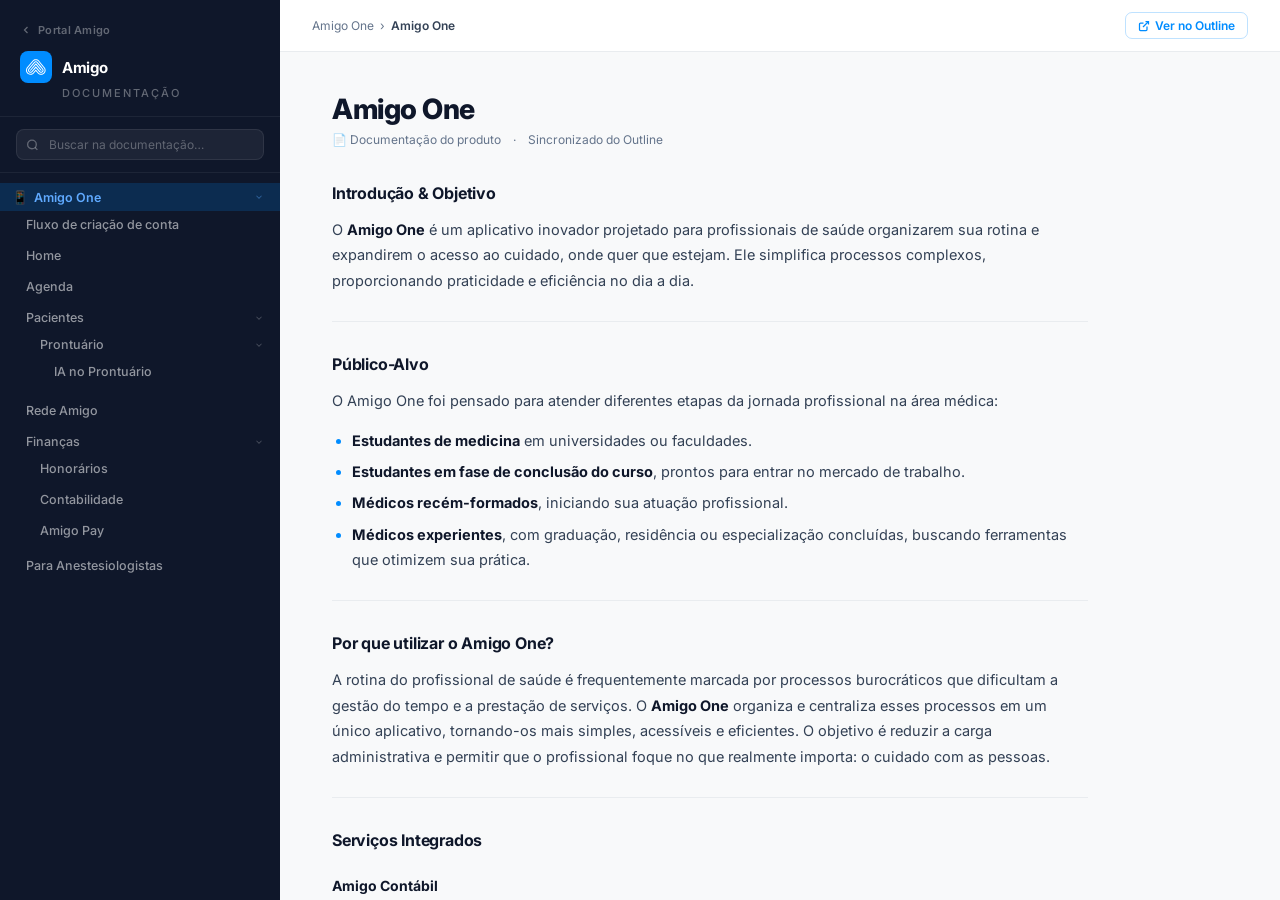
==== commit 2e203159: "Add files via upload" ====
--- a/amigo-portal-docs.html
+++ b/amigo-portal-docs.html
@@ -3,7 +3,7 @@
 <head>
 <meta charset="UTF-8">
 <meta name="viewport" content="width=device-width, initial-scale=1.0">
-<title>Amigo One – Documentação</title>
+<title>Amigo – Documentação</title>
 <link href="https://fonts.googleapis.com/css2?family=Inter:wght@400;500;600;700;800&display=swap" rel="stylesheet">
 <style>
 :root {
@@ -90,9 +90,9 @@
 
 <aside class="sidebar">
   <div class="sidebar-header">
-    <a class="back-link" href="amigo-portal-home.html">
+    <a class="back-link" href="index.html">
       <svg width="12" height="12" viewBox="0 0 24 24" fill="none" stroke="currentColor" stroke-width="2.5"><path d="m15 18-6-6 6-6"/></svg>
-      Portal Amigo One
+      Portal Amigo
     </a>
     <div class="sidebar-logo">
       <div class="logo-icon">
@@ -100,7 +100,7 @@
           <path d="M26.0222 11.3661C25.9017 11.2228 25.7514 11.1076 25.5816 11.0286C25.4119 10.9496 25.227 10.9086 25.0398 10.9086C24.8526 10.9086 24.6676 10.9496 24.4979 11.0286C24.3282 11.1076 24.1778 11.2228 24.0574 11.3661L10.6332 27.5009C10.4135 27.7651 10.3068 28.1052 10.3363 28.4476C10.3659 28.7899 10.5292 29.1068 10.791 29.3295C10.9196 29.4386 11.0686 29.5211 11.2294 29.5722C11.3901 29.6234 11.5594 29.6421 11.7274 29.6275C11.8954 29.6128 12.0589 29.565 12.2084 29.4867C12.3578 29.4085 12.4902 29.3015 12.598 29.1717L25.0398 14.2202L37.4815 29.1717C37.6015 29.3157 37.7518 29.4314 37.9216 29.5107C38.0914 29.59 38.2765 29.631 38.4639 29.6307C38.7148 29.6347 38.9615 29.5654 39.1736 29.4314C39.3858 29.2974 39.5543 29.1045 39.6586 28.8763C39.7628 28.648 39.7982 28.3943 39.7606 28.1462C39.7229 27.8981 39.6137 27.6664 39.4463 27.4794L26.0222 11.3661ZM29.3639 7.21408C28.839 6.58149 28.1816 6.07185 27.4382 5.72118C26.6947 5.37052 25.8833 5.18737 25.0613 5.18467C24.2385 5.18726 23.4265 5.3711 22.6829 5.72309C21.9392 6.07508 21.2822 6.58658 20.7587 7.22124L6.88275 23.8652C5.77833 25.0738 5.16684 26.6525 5.16887 28.2897C5.17285 29.6406 5.60063 30.9562 6.39193 32.0511C7.18323 33.146 8.29816 33.965 9.57959 34.3927C10.861 34.8203 12.2444 34.8351 13.5346 34.4349C14.8249 34.0348 15.9571 33.2398 16.7716 32.162L25.0254 22.2517L33.2004 32.0688C33.9989 33.1762 35.1281 34.0018 36.4254 34.427C37.7228 34.8521 39.1216 34.8549 40.4207 34.4349C41.7197 34.0149 42.8522 33.1938 43.6551 32.0896C44.458 30.9854 44.8901 29.655 44.8892 28.2897C44.8928 26.8716 44.4319 25.4913 43.5769 24.36C43.5338 24.2668 29.3639 7.21408 29.3639 7.21408ZM41.1889 31.0577C40.8309 31.4192 40.4048 31.706 39.9352 31.9018C39.4656 32.0976 38.9619 32.1985 38.4532 32.1985C37.9444 32.1985 37.4407 32.0976 36.9712 31.9018C36.5016 31.706 36.0755 31.4192 35.7174 31.0577L25.0398 18.2072C25.0398 18.2072 14.4123 30.9932 14.3478 31.0577C13.9903 31.4189 13.5649 31.7057 13.0959 31.9014C12.6269 32.0971 12.1238 32.1978 11.6156 32.1978C11.1074 32.1978 10.6043 32.0971 10.1354 31.9014C9.66639 31.7057 9.24088 31.4189 8.88345 31.0577C8.22862 30.3923 7.83108 29.5162 7.76149 28.5852C7.6919 27.6543 7.95479 26.7288 8.50341 25.9735V25.9304L22.659 8.8921C22.9479 8.5331 23.3161 8.24591 23.7347 8.05308C24.1361 7.87304 24.5712 7.78017 25.0111 7.78058C25.4618 7.77736 25.9075 7.87484 26.3156 8.0659C26.7238 8.25696 27.0842 8.53678 27.3704 8.88492L41.2248 25.6006C41.923 26.3414 42.3064 27.3243 42.2943 28.3422C42.2823 29.3601 41.8757 30.3336 41.1602 31.0577H41.1889ZM48.1233 21.886C48.0803 21.7784 33.2506 3.87238 33.2506 3.87238C32.2258 2.63192 30.9339 1.63909 29.4715 0.968107C28.075 0.33332 26.5594 0.00329513 25.0254 1.43252e-05C24.2635 -0.00124499 23.5037 0.0805281 22.7594 0.243848C22.0199 0.409348 21.299 0.649618 20.6081 0.96095C19.1464 1.63633 17.8549 2.63127 16.829 3.87238L3.29724 20.1147C1.70476 21.7619 0.629465 23.8394 0.204037 26.0907C-0.221391 28.3419 0.0216566 30.6685 0.903238 32.7833C1.78482 34.898 3.26632 36.7083 5.16488 37.9907C7.06345 39.2732 9.29599 39.9717 11.5869 40C13.1053 40.0035 14.6095 39.7076 16.0135 39.1293C17.4175 38.551 18.6936 37.7015 19.7691 36.6296C19.9196 36.5005 25.0111 30.3191 25.0111 30.3191C25.0111 30.3191 30.2173 36.5794 30.2962 36.6368C31.3645 37.7058 32.6334 38.5532 34.0302 39.1304C35.4269 39.7075 36.924 40.003 38.4353 40C39.9646 39.9915 41.4773 39.6819 42.887 39.0888C44.2967 38.4958 45.5758 37.6308 46.6512 36.5434C47.7266 35.456 48.5773 34.1674 49.1547 32.7513C49.7321 31.3351 50.025 29.8191 50.0165 28.2897C50.0519 26.0133 49.3942 23.7798 48.1305 21.886H48.1233ZM46.7393 31.8393C46.5164 32.3808 46.2376 32.8976 45.9074 33.3811C45.2663 34.3569 44.4375 35.1954 43.4693 35.848C42.9899 36.1786 42.4781 36.4597 41.9419 36.687C40.8321 37.1602 39.6381 37.4041 38.4317 37.4041C37.2252 37.4041 36.0312 37.1602 34.9214 36.687C34.3852 36.4597 33.8734 36.1786 33.394 35.848C32.9123 35.5214 32.4632 35.1492 32.053 34.7365L30.3392 32.6855L25.0183 26.2746L18.0265 34.6719L17.9692 34.7365C17.5615 35.1491 17.1147 35.5214 16.6353 35.848C16.1544 36.1803 15.6401 36.4615 15.1008 36.687C13.9922 37.16 12.7994 37.4038 11.5941 37.4038C10.3889 37.4038 9.19604 37.16 8.08748 36.687C7.54811 36.4615 7.03378 36.1803 6.55287 35.848C6.07483 35.5195 5.62832 35.1474 5.21907 34.7365C4.80838 34.3211 4.43858 33.8672 4.11475 33.3811C3.78998 32.8943 3.51146 32.3781 3.28288 31.8393C2.34852 29.5676 2.34852 27.019 3.28288 24.7472C3.51143 24.2062 3.78994 23.6876 4.11475 23.1983L4.27249 22.9688L4.37289 22.8613L18.758 5.54322C19.534 4.59696 20.5148 3.83929 21.6264 3.32738C22.6907 2.85023 23.8447 2.60575 25.0111 2.61028C26.2073 2.60995 27.3888 2.87398 28.471 3.38349C29.5533 3.893 30.5095 4.63539 31.2714 5.55756L40.5937 16.8089L44.8103 21.886L45.7784 23.0548L45.8788 23.2055C46.209 23.6915 46.4878 24.2106 46.7106 24.7544C47.179 25.8779 47.4203 27.0832 47.4203 28.3004C47.4203 29.5177 47.179 30.723 46.7106 31.8465" fill="white"/>
         </svg>
       </div>
-      <span class="logo-name">Amigo One</span>
+      <span class="logo-name">Amigo</span>
     </div>
     <div class="sidebar-subtitle">Documentação</div>
   </div>
